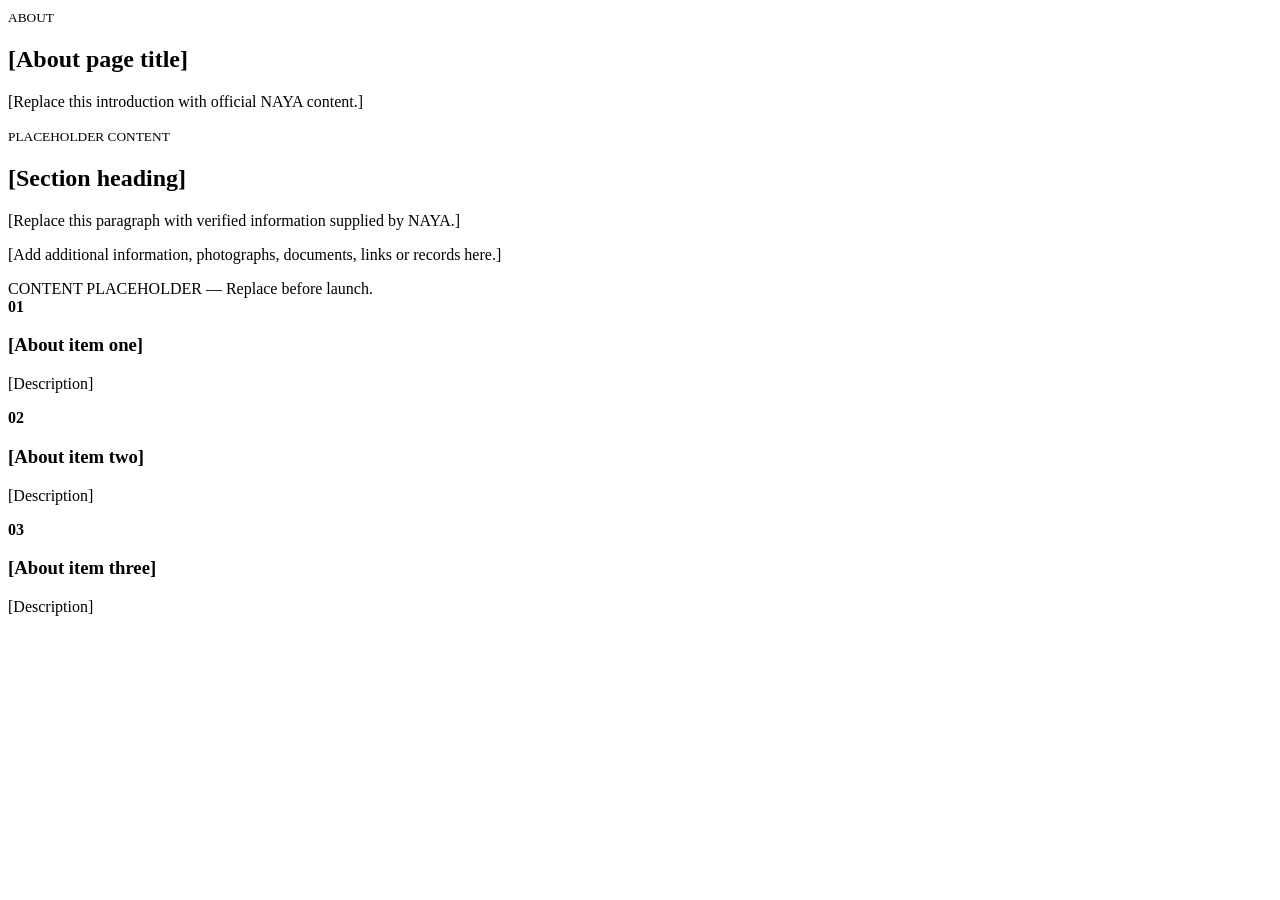
==== about.html @ 75fb6614 "Add files via upload Initial NAYA website" ====
<!doctype html><html lang="en"><head><meta charset="utf-8"><meta name="viewport" content="width=device-width,initial-scale=1"><title>About | NAYA</title><link rel="icon" href="assets/images/favicon.svg"><link rel="stylesheet" href="assets/css/style.css"></head><body><div id="header"></div><main><section class="pagehero"><div class="wrap"><small>ABOUT</small><h1>[About page title]</h1><p>[Replace this introduction with official NAYA content.]</p></div></section><section class="section"><div class="wrap"><div class="prose"><small>PLACEHOLDER CONTENT</small><h2>[Section heading]</h2><p>[Replace this paragraph with verified information supplied by NAYA.]</p><p>[Add additional information, photographs, documents, links or records here.]</p><div class="notice">CONTENT PLACEHOLDER — Replace before launch.</div></div></div></section><section class="section muted"><div class="wrap"><div class="grid3"><article class="card"><b>01</b><h3>[About item one]</h3><p>[Description]</p></article><article class="card"><b>02</b><h3>[About item two]</h3><p>[Description]</p></article><article class="card"><b>03</b><h3>[About item three]</h3><p>[Description]</p></article></div></div></section></main><div id="footer"></div><script src="assets/js/script.js"></script></body></html>
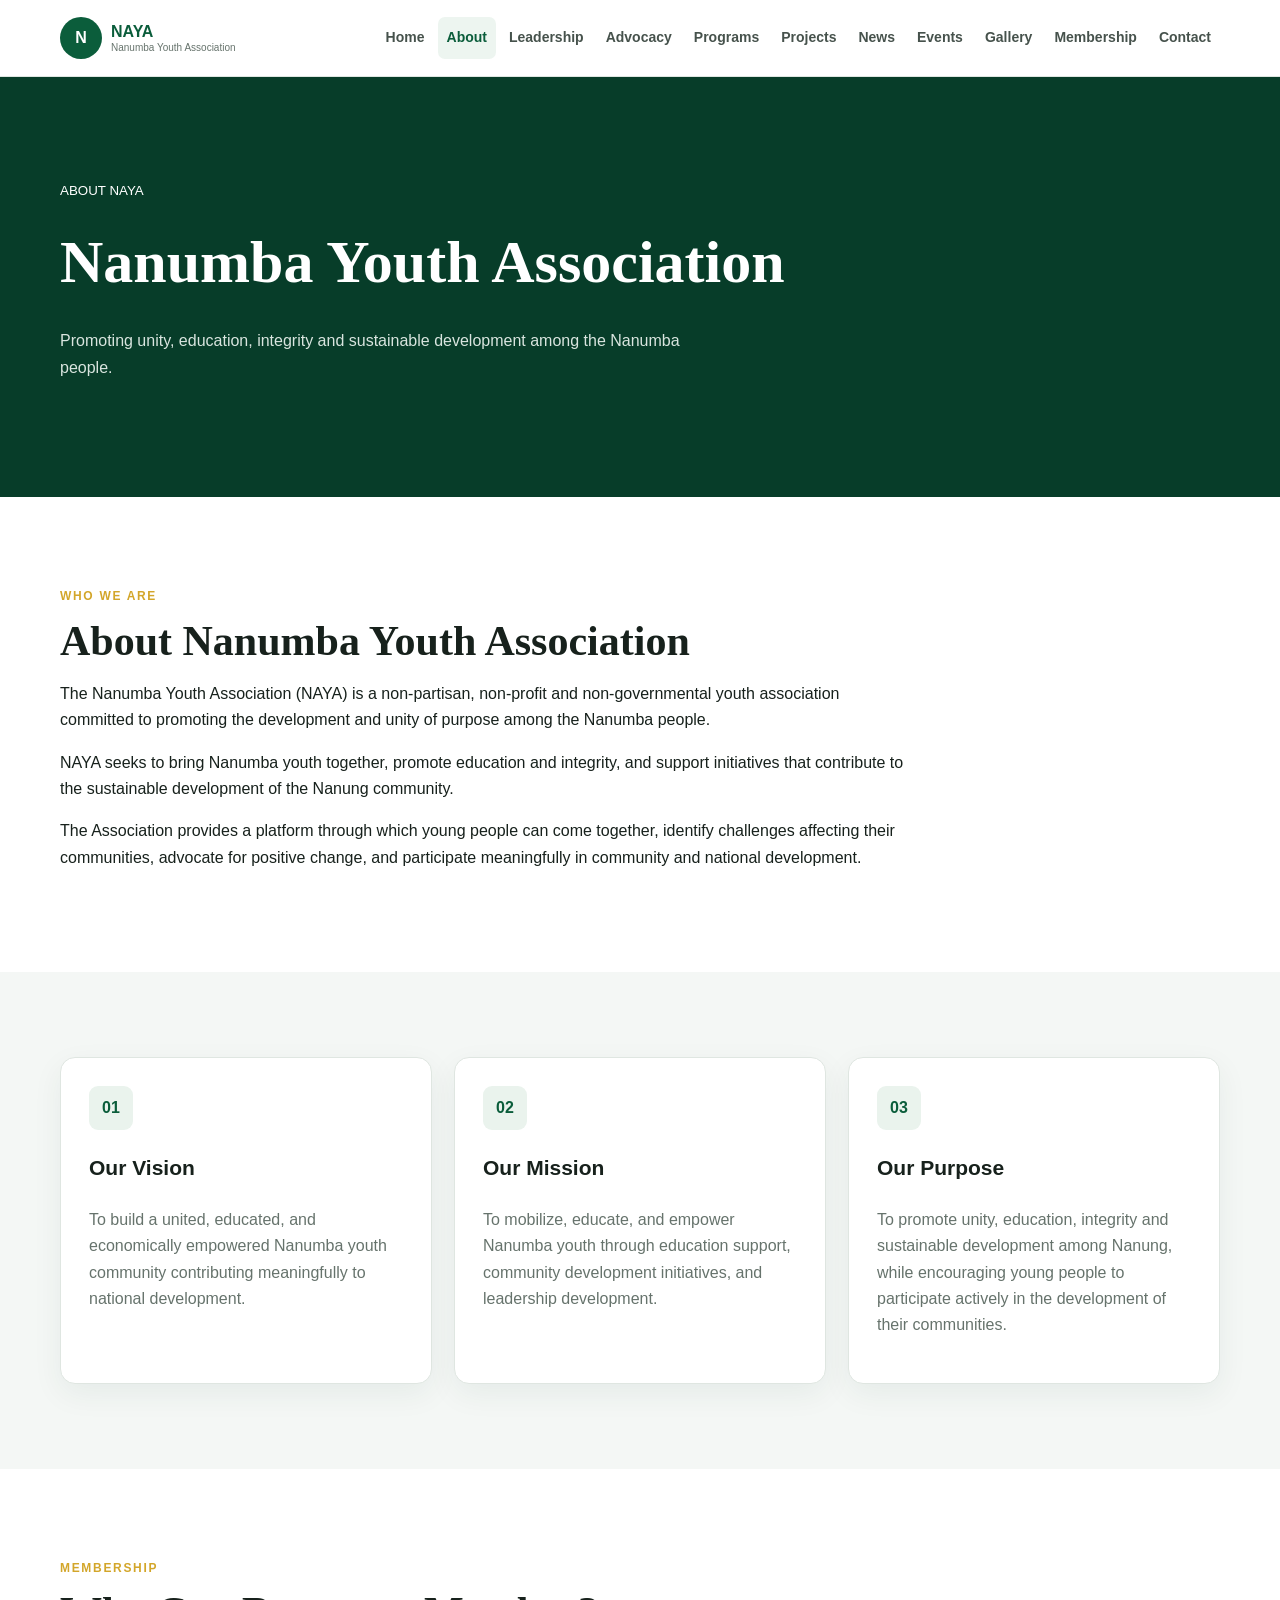
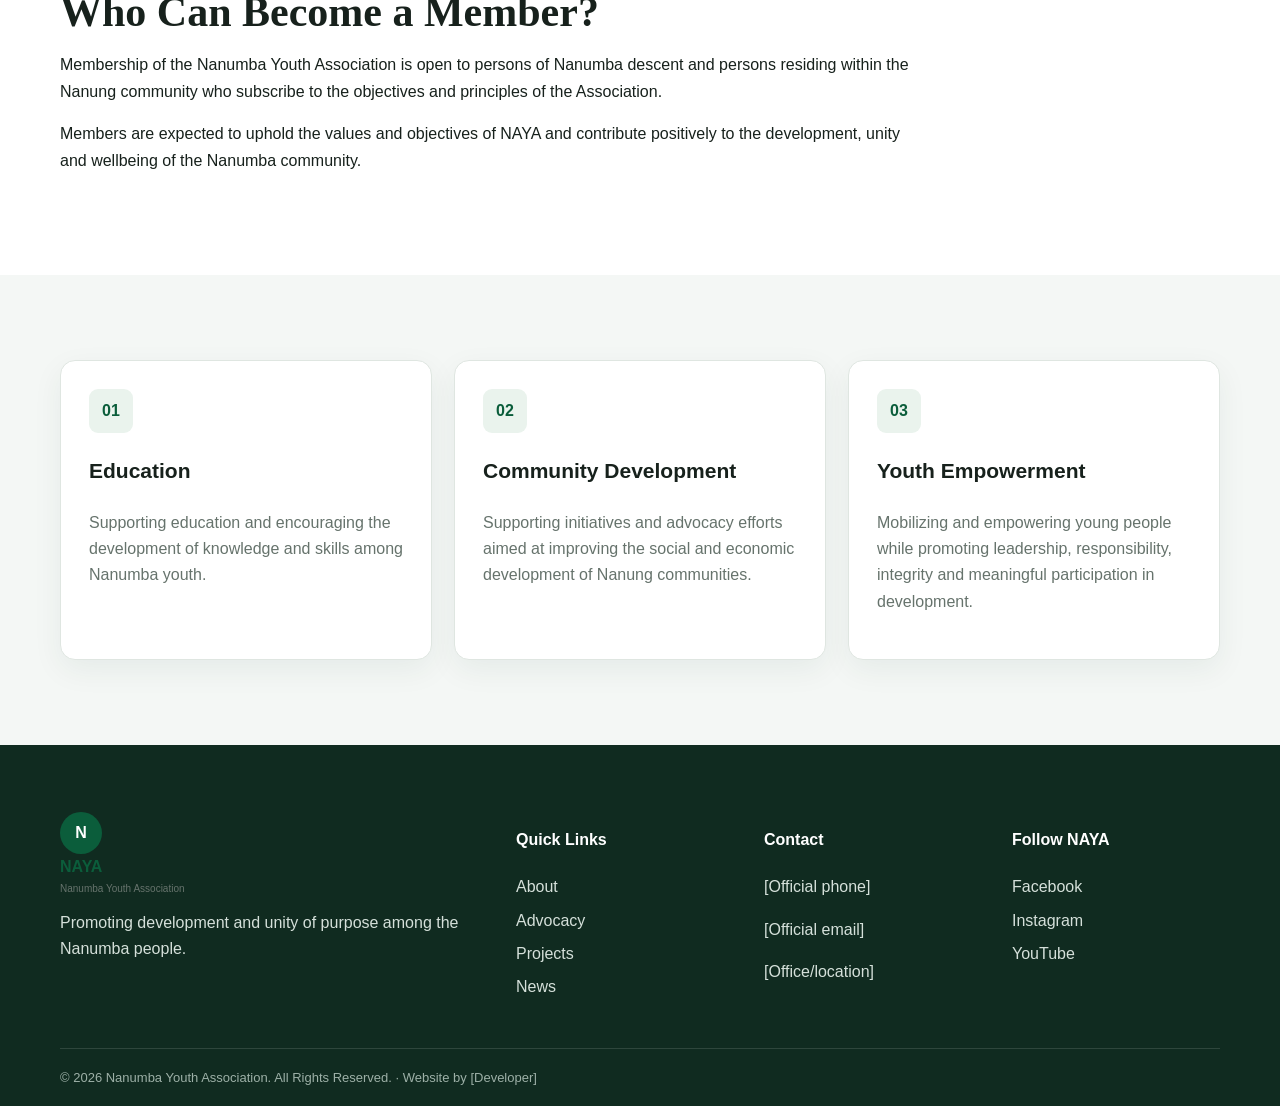
==== commit 56fdc8ee: "update on naya update on naya" ====
--- a/about.html
+++ b/about.html
@@ -1 +1,171 @@
-<!doctype html><html lang="en"><head><meta charset="utf-8"><meta name="viewport" content="width=device-width,initial-scale=1"><title>About | NAYA</title><link rel="icon" href="assets/images/favicon.svg"><link rel="stylesheet" href="assets/css/style.css"></head><body><div id="header"></div><main><section class="pagehero"><div class="wrap"><small>ABOUT</small><h1>[About page title]</h1><p>[Replace this introduction with official NAYA content.]</p></div></section><section class="section"><div class="wrap"><div class="prose"><small>PLACEHOLDER CONTENT</small><h2>[Section heading]</h2><p>[Replace this paragraph with verified information supplied by NAYA.]</p><p>[Add additional information, photographs, documents, links or records here.]</p><div class="notice">CONTENT PLACEHOLDER — Replace before launch.</div></div></div></section><section class="section muted"><div class="wrap"><div class="grid3"><article class="card"><b>01</b><h3>[About item one]</h3><p>[Description]</p></article><article class="card"><b>02</b><h3>[About item two]</h3><p>[Description]</p></article><article class="card"><b>03</b><h3>[About item three]</h3><p>[Description]</p></article></div></div></section></main><div id="footer"></div><script src="assets/js/script.js"></script></body></html>
+<!doctype html>
+<html lang="en">
+  <head>
+    <meta charset="utf-8" />
+    <meta name="viewport" content="width=device-width,initial-scale=1" />
+    <title>About | Nanumba Youth Association (NAYA)</title>
+    <link rel="icon" href="assets/images/favicon.svg" />
+    <link rel="stylesheet" href="assets/css/style.css" />
+  </head>
+
+  <body>
+    <div id="header"></div>
+
+    <main>
+      <!-- PAGE HERO -->
+      <section class="pagehero">
+        <div class="wrap">
+          <small>ABOUT NAYA</small>
+
+          <h1>Nanumba Youth Association</h1>
+
+          <p>
+            Promoting unity, education, integrity and sustainable development
+            among the Nanumba people.
+          </p>
+        </div>
+      </section>
+
+      <!-- ABOUT NAYA -->
+      <section class="section">
+        <div class="wrap">
+          <div class="prose">
+            <small>WHO WE ARE</small>
+
+            <h2>About Nanumba Youth Association</h2>
+
+            <p>
+              The Nanumba Youth Association (NAYA) is a non-partisan, non-profit
+              and non-governmental youth association committed to promoting the
+              development and unity of purpose among the Nanumba people.
+            </p>
+
+            <p>
+              NAYA seeks to bring Nanumba youth together, promote education and
+              integrity, and support initiatives that contribute to the
+              sustainable development of the Nanung community.
+            </p>
+
+            <p>
+              The Association provides a platform through which young people can
+              come together, identify challenges affecting their communities,
+              advocate for positive change, and participate meaningfully in
+              community and national development.
+            </p>
+          </div>
+        </div>
+      </section>
+
+      <!-- VISION & MISSION -->
+      <section class="section muted">
+        <div class="wrap">
+          <div class="grid3">
+            <article class="card">
+              <b>01</b>
+
+              <h3>Our Vision</h3>
+
+              <p>
+                To build a united, educated, and economically empowered Nanumba
+                youth community contributing meaningfully to national
+                development.
+              </p>
+            </article>
+
+            <article class="card">
+              <b>02</b>
+
+              <h3>Our Mission</h3>
+
+              <p>
+                To mobilize, educate, and empower Nanumba youth through
+                education support, community development initiatives, and
+                leadership development.
+              </p>
+            </article>
+
+            <article class="card">
+              <b>03</b>
+
+              <h3>Our Purpose</h3>
+
+              <p>
+                To promote unity, education, integrity and sustainable
+                development among Nanung, while encouraging young people to
+                participate actively in the development of their communities.
+              </p>
+            </article>
+          </div>
+        </div>
+      </section>
+
+      <!-- MEMBERSHIP -->
+      <section class="section">
+        <div class="wrap">
+          <div class="prose">
+            <small>MEMBERSHIP</small>
+
+            <h2>Who Can Become a Member?</h2>
+
+            <p>
+              Membership of the Nanumba Youth Association is open to persons of
+              Nanumba descent and persons residing within the Nanung community
+              who subscribe to the objectives and principles of the Association.
+            </p>
+
+            <p>
+              Members are expected to uphold the values and objectives of NAYA
+              and contribute positively to the development, unity and wellbeing
+              of the Nanumba community.
+            </p>
+          </div>
+        </div>
+      </section>
+
+      <!-- OUR FOCUS -->
+      <section class="section muted">
+        <div class="wrap">
+          <div class="grid3">
+            <article class="card">
+              <b>01</b>
+
+              <h3>Education</h3>
+
+              <p>
+                Supporting education and encouraging the development of
+                knowledge and skills among Nanumba youth.
+              </p>
+            </article>
+
+            <article class="card">
+              <b>02</b>
+
+              <h3>Community Development</h3>
+
+              <p>
+                Supporting initiatives and advocacy efforts aimed at improving
+                the social and economic development of Nanung communities.
+              </p>
+            </article>
+
+            <article class="card">
+              <b>03</b>
+
+              <h3>Youth Empowerment</h3>
+
+              <p>
+                Mobilizing and empowering young people while promoting
+                leadership, responsibility, integrity and meaningful
+                participation in development.
+              </p>
+            </article>
+          </div>
+        </div>
+      </section>
+    </main>
+
+    <div id="footer"></div>
+
+    <script src="assets/js/script.js"></script>
+  </body>
+</html>
--- a/assets/css/style.css
+++ b/assets/css/style.css
@@ -0,0 +1,3 @@
+:root{--g:#0b5d3b;--gd:#073d29;--gold:#d3a62a;--ink:#17211c;--muted:#66736c;--light:#f4f7f5;--border:#dfe6e1;--max:1160px}*{box-sizing:border-box}body{margin:0;font:16px/1.65 Arial,sans-serif;color:var(--ink)}a{text-decoration:none;color:inherit}.wrap{width:min(var(--max),calc(100% - 32px));margin:auto}header{position:sticky;top:0;z-index:9;background:#fff;border-bottom:1px solid var(--border)}.nav{min-height:76px;display:flex;align-items:center;justify-content:space-between}.brand{display:flex;align-items:center;gap:9px;color:var(--g)}.brand span{width:42px;height:42px;border-radius:50%;display:grid;place-items:center;background:var(--g);color:#fff;font-weight:bold}.brand strong{line-height:1}.brand small{display:block;font-size:10px;color:var(--muted);font-weight:normal;margin-top:3px}nav{display:flex;gap:4px}nav a{padding:9px;font-size:14px;font-weight:bold;color:#46524c;border-radius:7px}nav a:hover,nav a.active{background:#edf5f0;color:var(--g)}#menu{display:none;border:0;background:none;font-size:25px}.hero{min-height:620px;display:flex;align-items:center;background:linear-gradient(120deg,#073d29,#0b5d3b);color:#fff}.hero-content{padding:100px 0}.hero-content>span,.section small,.cta small{letter-spacing:.14em;font-weight:bold;color:var(--gold);font-size:12px}.hero h1,.pagehero h1,h2{font-family:Georgia,serif}.hero h1{font-size:clamp(42px,7vw,78px);line-height:1.04;margin:18px 0}.hero p{font-size:19px;max-width:650px;color:#e3ece7}.btn{display:inline-block;padding:12px 20px;border-radius:8px;font-weight:bold;margin:8px 5px 0 0}.primary{background:var(--gold);color:#17211c}.outline{border:1px solid #fff;color:#fff}.dark-outline{border:1px solid var(--g);color:var(--g)}.section{padding:85px 0}.muted{background:var(--light)}.intro{display:grid;grid-template-columns:1fr 1fr;gap:70px}.heading{display:flex;justify-content:space-between;align-items:end;margin-bottom:30px}.center{text-align:center;display:block}h2{font-size:42px;line-height:1.15;margin:8px 0 0}.grid3{display:grid;grid-template-columns:repeat(3,1fr);gap:22px}.card,.content{border:1px solid var(--border);border-radius:15px;background:#fff;overflow:hidden;box-shadow:0 10px 30px #073d2910}.card{padding:28px}.card>b{display:grid;place-items:center;width:44px;height:44px;border-radius:9px;background:#eaf3ed;color:var(--g)}.card h3,.content h3{font-size:21px}.card p,.content p,.intro p{color:var(--muted)}.placeholder{font-style:italic;font-size:13px!important}.placeholder-img{height:190px;background:linear-gradient(135deg,#dbe6df,#eff3f0);display:grid;place-items:center;color:#718078;font-weight:bold}.content>div:last-child{padding:22px}.link{color:var(--g);font-weight:bold}.cta{padding:70px 0;background:#f1ead5}.cta .wrap{display:flex;align-items:center;justify-content:space-between;gap:30px}.cta h2{margin-bottom:5px}footer{background:#102b20;color:#d5e0da;padding-top:60px}.foot{display:grid;grid-template-columns:2fr 1fr 1fr 1fr;gap:40px;padding-bottom:40px}.foot h4{color:#fff}.foot a{display:block;margin:7px 0}.copyright{border-top:1px solid #ffffff20;padding:18px 0;font-size:13px;color:#9db0a7}.pagehero{padding:100px 0;background:var(--gd);color:#fff}.pagehero h1{font-size:60px;margin:10px 0}.pagehero p{max-width:650px;color:#d9e5df}.prose{max-width:850px}.notice{padding:16px;background:#fff9e7;border-left:4px solid var(--gold)}.list{padding-left:20px}.leaders,.gallery{display:grid;grid-template-columns:repeat(3,1fr);gap:22px}.leader,.gallery div{border:1px solid var(--border);border-radius:14px;overflow:hidden}.photo{height:260px;background:#dce7e0;display:grid;place-items:center;color:#718078}.leader h3,.leader p{padding:0 20px}.gallery div{height:250px;display:grid;place-items:center;background:#e7eee9;color:#718078;font-weight:bold}.event{display:flex;gap:22px;padding:22px;border:1px solid var(--border);border-radius:14px;margin:15px 0}.date{width:75px;height:75px;background:#edf5f0;color:var(--g);display:grid;place-items:center;flex:none}.formgrid{display:grid;grid-template-columns:1fr 1fr;gap:45px}.form{padding:28px;border:1px solid var(--border);border-radius:15px;box-shadow:0 10px 30px #073d2910}.form label{display:block;font-weight:bold;margin:14px 0}.form input,.form textarea,.form select{width:100%;padding:12px;border:1px solid var(--border);border-radius:7px;font:inherit}.map{height:230px;background:#e7eee9;display:grid;place-items:center;border-radius:12px;margin-top:20px}
+@media(max-width:950px){nav{display:none;position:absolute;left:0;right:0;top:76px;background:#fff;flex-direction:column;padding:12px 20px;border-bottom:1px solid var(--border)}nav.open{display:flex}#menu{display:block}.intro,.formgrid{grid-template-columns:1fr}.grid3,.leaders,.gallery{grid-template-columns:1fr 1fr}.foot{grid-template-columns:1fr 1fr}.cta .wrap{display:block}}
+@media(max-width:600px){.grid3,.leaders,.gallery{grid-template-columns:1fr}.hero h1{font-size:44px}.section{padding:60px 0}.heading{display:block}.pagehero h1{font-size:45px}.foot{grid-template-columns:1fr}.event{display:block}}
